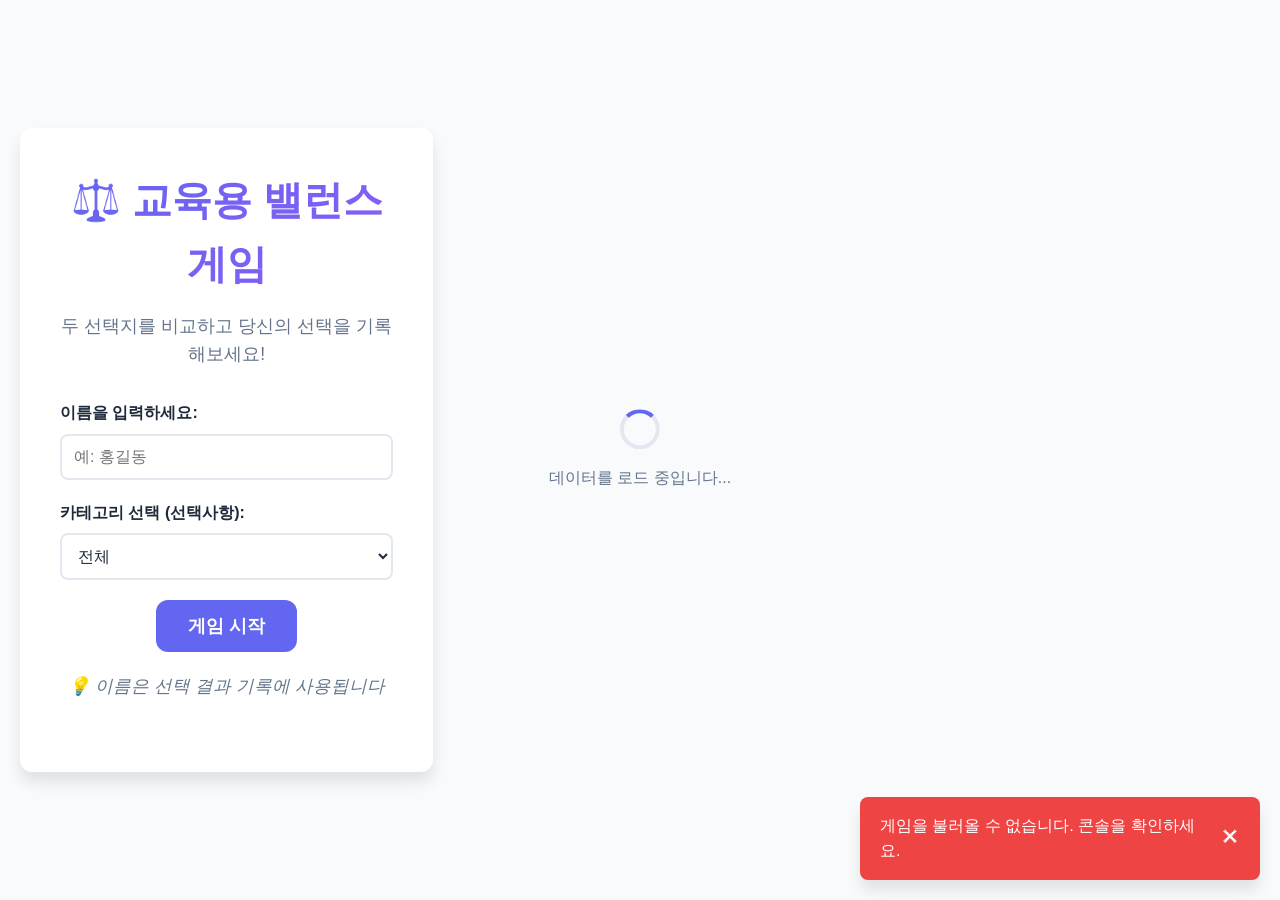
==== index.html @ ae57668c "Add files via upload" ====
<!DOCTYPE html>
<html lang="ko">
<head>
    <meta charset="UTF-8">
    <meta name="viewport" content="width=device-width, initial-scale=1.0">
    <title>교육용 밸런스 게임</title>
    <link rel="stylesheet" href="style.css">
</head>
<body>
    <div class="container">
        <!-- 게임 시작 화면 -->
        <div id="startScreen" class="screen active">
            <div class="welcome-box">
                <h1>⚖️ 교육용 밸런스 게임</h1>
                <p>두 선택지를 비교하고 당신의 선택을 기록해보세요!</p>
                
                <div class="input-group">
                    <label for="userName">이름을 입력하세요:</label>
                    <input 
                        type="text" 
                        id="userName" 
                        placeholder="예: 홍길동"
                        maxlength="20"
                    >
                </div>

                <div class="filter-group">
                    <label for="categoryFilter">카테고리 선택 (선택사항):</label>
                    <select id="categoryFilter">
                        <option value="">전체</option>
                    </select>
                </div>

                <button id="startBtn" class="btn btn-primary btn-large">게임 시작</button>
                <p class="hint">💡 이름은 선택 결과 기록에 사용됩니다</p>
            </div>
        </div>

        <!-- 게임 플레이 화면 -->
        <div id="gameScreen" class="screen">
            <div class="game-header">
                <div class="progress">
                    <div class="progress-bar" id="progressBar"></div>
                </div>
                <div class="stats">
                    <span>문제: <span id="questionCount">0</span>/<span id="totalCount">0</span></span>
                </div>
                <button id="quitBtn" class="btn btn-secondary btn-small">나가기</button>
            </div>

            <div class="game-content">
                <h2 id="questionText" class="question"></h2>

                <div class="choice-container">
                    <button id="choiceA" class="choice-btn choice-a">
                        <span class="choice-label">선택지 A</span>
                        <span class="choice-text" id="choiceAText"></span>
                    </button>

                    <div class="vs">VS</div>

                    <button id="choiceB" class="choice-btn choice-b">
                        <span class="choice-label">선택지 B</span>
                        <span class="choice-text" id="choiceBText"></span>
                    </button>
                </div>

                <div class="question-meta">
                    <span id="categoryTag" class="tag tag-category"></span>
                    <span id="difficultyTag" class="tag tag-difficulty"></span>
                </div>
            </div>
        </div>

        <!-- 결과 화면 -->
        <div id="resultScreen" class="screen">
            <div class="result-box">
                <h1>🎉 게임 완료!</h1>
                
                <div class="result-summary">
                    <p><strong id="playerName"></strong>님의 선택 통계</p>
                    
                    <div class="stat-grid">
                        <div class="stat-item">
                            <div class="stat-number" id="statA">0</div>
                            <div class="stat-label">선택지 A 선택</div>
                        </div>
                        <div class="stat-item">
                            <div class="stat-number" id="statB">0</div>
                            <div class="stat-label">선택지 B 선택</div>
                        </div>
                        <div class="stat-item">
                            <div class="stat-number" id="statTotal">0</div>
                            <div class="stat-label">총 문제 수</div>
                        </div>
                    </div>
                </div>

                <div id="categoryChart" class="chart-container">
                    <h3>카테고리별 분석</h3>
                    <div id="chartContent"></div>
                </div>

                <div class="button-group">
                    <button id="restartBtn" class="btn btn-primary">다시 시작</button>
                    <button id="downloadBtn" class="btn btn-secondary">결과 다운로드</button>
                </div>
            </div>
        </div>

        <!-- 로딩 표시 -->
        <div id="loadingSpinner" class="loading-spinner">
            <div class="spinner"></div>
            <p>데이터를 로드 중입니다...</p>
        </div>

        <!-- 에러 알림 -->
        <div id="errorMessage" class="error-message">
            <span id="errorText"></span>
            <button class="close-btn" onclick="closeError()">✕</button>
        </div>
    </div>

    <!-- 스크립트 로드 순서 중요 -->
    <script src="config/config.js"></script>
    <script src="utils/sheetsAPI.js"></script>
    <script src="script.js"></script>
</body>
</html>
---- style.css ----
/* ============================================
   Global Styles
   ============================================ */

:root {
    --primary-color: #6366F1;
    --secondary-color: #64748B;
    --success-color: #10B981;
    --danger-color: #EF4444;
    --warning-color: #F59E0B;
    --background: #F8FAFC;
    --surface: #FFFFFF;
    --border: #E2E8F0;
    --text-primary: #1E293B;
    --text-secondary: #64748B;
    --shadow-sm: 0 1px 2px rgba(0, 0, 0, 0.05);
    --shadow-md: 0 4px 6px rgba(0, 0, 0, 0.1);
    --shadow-lg: 0 10px 15px rgba(0, 0, 0, 0.1);
    --radius: 12px;
    --transition: all 0.3s ease;
}

@media (prefers-color-scheme: dark) {
    :root {
        --background: #0F172A;
        --surface: #1E293B;
        --border: #334155;
        --text-primary: #F1F5F9;
        --text-secondary: #94A3B8;
    }
}

* {
    margin: 0;
    padding: 0;
    box-sizing: border-box;
}

html, body {
    width: 100%;
    height: 100%;
    font-family: -apple-system, BlinkMacSystemFont, 'Segoe UI', 'Roboto', 'Oxygen', 'Ubuntu', 'Cantarell', sans-serif;
    background-color: var(--background);
    color: var(--text-primary);
    line-height: 1.6;
}

/* ============================================
   Container & Layout
   ============================================ */

.container {
    width: 100%;
    min-height: 100vh;
    display: flex;
    align-items: center;
    justify-content: center;
    padding: 20px;
}

.screen {
    width: 100%;
    max-width: 800px;
    opacity: 0;
    visibility: hidden;
    transform: translateY(20px);
    transition: var(--transition);
    pointer-events: none;
}

.screen.active {
    opacity: 1;
    visibility: visible;
    transform: translateY(0);
    pointer-events: auto;
}

/* ============================================
   Buttons
   ============================================ */

.btn {
    padding: 10px 20px;
    border: none;
    border-radius: var(--radius);
    font-size: 16px;
    font-weight: 600;
    cursor: pointer;
    transition: var(--transition);
    display: inline-flex;
    align-items: center;
    justify-content: center;
    gap: 8px;
    white-space: nowrap;
}

.btn:disabled {
    opacity: 0.5;
    cursor: not-allowed;
}

.btn-primary {
    background-color: var(--primary-color);
    color: white;
}

.btn-primary:hover:not(:disabled) {
    background-color: #4F46E5;
    box-shadow: var(--shadow-md);
    transform: translateY(-2px);
}

.btn-secondary {
    background-color: var(--secondary-color);
    color: white;
}

.btn-secondary:hover:not(:disabled) {
    background-color: #475569;
    box-shadow: var(--shadow-md);
}

.btn-large {
    padding: 14px 32px;
    font-size: 18px;
}

.btn-small {
    padding: 8px 16px;
    font-size: 14px;
}

/* ============================================
   Start Screen
   ============================================ */

.welcome-box {
    background: var(--surface);
    padding: 40px;
    border-radius: var(--radius);
    box-shadow: var(--shadow-lg);
    text-align: center;
}

.welcome-box h1 {
    font-size: 2.5em;
    margin-bottom: 16px;
    background: linear-gradient(135deg, var(--primary-color), #8B5CF6);
    -webkit-background-clip: text;
    -webkit-text-fill-color: transparent;
    background-clip: text;
}

.welcome-box p {
    font-size: 1.1em;
    color: var(--text-secondary);
    margin-bottom: 32px;
}

.input-group,
.filter-group {
    margin-bottom: 20px;
    text-align: left;
}

.input-group label,
.filter-group label {
    display: block;
    margin-bottom: 8px;
    font-weight: 600;
    color: var(--text-primary);
}

input[type="text"],
select {
    width: 100%;
    padding: 12px;
    border: 2px solid var(--border);
    border-radius: 8px;
    font-size: 16px;
    background-color: var(--surface);
    color: var(--text-primary);
    transition: var(--transition);
}

input[type="text"]:focus,
select:focus {
    outline: none;
    border-color: var(--primary-color);
    box-shadow: 0 0 0 3px rgba(99, 102, 241, 0.1);
}

.hint {
    margin-top: 20px;
    font-size: 0.95em;
    color: var(--text-secondary);
    font-style: italic;
}

/* ============================================
   Game Screen
   ============================================ */

.game-header {
    margin-bottom: 32px;
}

.progress {
    width: 100%;
    height: 8px;
    background-color: var(--border);
    border-radius: 4px;
    overflow: hidden;
    margin-bottom: 16px;
}

.progress-bar {
    height: 100%;
    background: linear-gradient(90deg, var(--primary-color), #8B5CF6);
    width: 0%;
    transition: width 0.5s ease;
}

.stats {
    display: flex;
    justify-content: space-between;
    align-items: center;
    font-size: 0.95em;
    color: var(--text-secondary);
}

.game-content {
    background: var(--surface);
    padding: 40px;
    border-radius: var(--radius);
    box-shadow: var(--shadow-lg);
    margin-bottom: 20px;
}

#questionText {
    font-size: 1.5em;
    margin-bottom: 40px;
    line-height: 1.4;
    color: var(--text-primary);
}

.choice-container {
    display: grid;
    grid-template-columns: 1fr auto 1fr;
    gap: 16px;
    align-items: center;
    margin-bottom: 32px;
}

.choice-btn {
    padding: 24px;
    background-color: var(--background);
    border: 3px solid var(--border);
    border-radius: var(--radius);
    cursor: pointer;
    transition: var(--transition);
    display: flex;
    flex-direction: column;
    gap: 12px;
    text-align: center;
    min-height: 140px;
    justify-content: center;
}

.choice-btn:hover:not(:disabled) {
    border-color: var(--primary-color);
    background-color: var(--surface);
    box-shadow: var(--shadow-md);
    transform: translateY(-4px);
}

.choice-btn.selected {
    background-color: var(--primary-color);
    border-color: var(--primary-color);
    color: white;
    box-shadow: var(--shadow-lg);
}

.choice-btn:disabled {
    opacity: 0.6;
    cursor: not-allowed;
}

.choice-label {
    font-size: 0.85em;
    font-weight: 700;
    opacity: 0.7;
    text-transform: uppercase;
    letter-spacing: 1px;
}

.choice-text {
    font-size: 1.1em;
    font-weight: 500;
    line-height: 1.3;
}

.vs {
    font-weight: 700;
    font-size: 1.2em;
    color: var(--text-secondary);
    padding: 8px;
}

.question-meta {
    display: flex;
    gap: 12px;
    justify-content: center;
    flex-wrap: wrap;
}

.tag {
    display: inline-block;
    padding: 6px 12px;
    border-radius: 20px;
    font-size: 0.85em;
    font-weight: 600;
}

.tag-category {
    background-color: rgba(99, 102, 241, 0.1);
    color: var(--primary-color);
}

.tag-difficulty {
    background-color: rgba(100, 116, 139, 0.1);
    color: var(--text-secondary);
}

.difficulty-쉬움 {
    background-color: rgba(16, 185, 129, 0.1);
    color: var(--success-color);
}

.difficulty-보통 {
    background-color: rgba(99, 102, 241, 0.1);
    color: var(--primary-color);
}

.difficulty-어려움 {
    background-color: rgba(239, 68, 68, 0.1);
    color: var(--danger-color);
}

/* ============================================
   Result Screen
   ============================================ */

.result-box {
    background: var(--surface);
    padding: 40px;
    border-radius: var(--radius);
    box-shadow: var(--shadow-lg);
}

.result-box h1 {
    font-size: 2.2em;
    margin-bottom: 32px;
    text-align: center;
}

.result-summary {
    margin-bottom: 40px;
    text-align: center;
}

.result-summary p {
    font-size: 1.3em;
    margin-bottom: 24px;
    color: var(--text-secondary);
}

.result-summary strong {
    color: var(--primary-color);
}

.stat-grid {
    display: grid;
    grid-template-columns: repeat(auto-fit, minmax(120px, 1fr));
    gap: 16px;
    margin-bottom: 24px;
}

.stat-item {
    background-color: var(--background);
    padding: 20px;
    border-radius: 8px;
    text-align: center;
}

.stat-number {
    font-size: 2em;
    font-weight: 700;
    color: var(--primary-color);
    margin-bottom: 8px;
}

.stat-label {
    font-size: 0.9em;
    color: var(--text-secondary);
}

.chart-container {
    margin: 40px 0;
    padding: 24px;
    background-color: var(--background);
    border-radius: var(--radius);
}

.chart-container h3 {
    margin-bottom: 20px;
    color: var(--text-primary);
}

.category-stat {
    margin-bottom: 24px;
}

.category-stat h4 {
    margin-bottom: 8px;
    font-size: 1em;
    color: var(--text-primary);
}

.stat-bar {
    display: flex;
    height: 32px;
    border-radius: 8px;
    overflow: hidden;
    margin-bottom: 8px;
    background-color: var(--border);
}

.bar-segment {
    display: flex;
    align-items: center;
    justify-content: center;
    color: white;
    font-weight: 600;
    font-size: 0.85em;
    position: relative;
    min-width: 40px;
}

.bar-a {
    background-color: var(--primary-color);
}

.bar-b {
    background-color: var(--success-color);
}

.stat-text {
    font-size: 0.9em;
    color: var(--text-secondary);
}

.button-group {
    display: flex;
    gap: 12px;
    justify-content: center;
    flex-wrap: wrap;
    margin-top: 32px;
}

/* ============================================
   Loading & Error States
   ============================================ */

.loading-spinner {
    position: fixed;
    top: 50%;
    left: 50%;
    transform: translate(-50%, -50%);
    text-align: center;
    z-index: 1000;
}

.loading-spinner.hidden {
    display: none;
}

.spinner {
    border: 4px solid var(--border);
    border-top-color: var(--primary-color);
    border-radius: 50%;
    width: 40px;
    height: 40px;
    animation: spin 0.8s linear infinite;
    margin: 0 auto 16px;
}

@keyframes spin {
    to { transform: rotate(360deg); }
}

.loading-spinner p {
    color: var(--text-secondary);
}

.error-message {
    position: fixed;
    bottom: 20px;
    right: 20px;
    background-color: var(--danger-color);
    color: white;
    padding: 16px 20px;
    border-radius: 8px;
    box-shadow: var(--shadow-lg);
    display: flex;
    gap: 12px;
    align-items: center;
    opacity: 0;
    visibility: hidden;
    transition: var(--transition);
    max-width: 400px;
    z-index: 1001;
}

.error-message.show {
    opacity: 1;
    visibility: visible;
}

.close-btn {
    background: none;
    border: none;
    color: white;
    cursor: pointer;
    font-size: 1.2em;
    padding: 0;
    display: flex;
    align-items: center;
}

/* ============================================
   Responsive Design
   ============================================ */

@media (max-width: 768px) {
    .container {
        padding: 16px;
    }

    .welcome-box {
        padding: 24px;
    }

    .welcome-box h1 {
        font-size: 2em;
    }

    #questionText {
        font-size: 1.2em;
    }

    .choice-container {
        grid-template-columns: 1fr;
        gap: 12px;
    }

    .vs {
        display: none;
    }

    .choice-btn {
        min-height: 100px;
    }

    .game-content {
        padding: 24px;
    }

    .result-box {
        padding: 24px;
    }

    .result-box h1 {
        font-size: 1.8em;
    }

    .button-group {
        flex-direction: column;
    }

    .btn {
        width: 100%;
    }

    .error-message {
        right: 10px;
        left: 10px;
        max-width: none;
        bottom: 10px;
    }
}

@media (max-width: 480px) {
    .welcome-box {
        padding: 20px;
    }

    .welcome-box h1 {
        font-size: 1.6em;
    }

    #questionText {
        font-size: 1.1em;
    }

    .stat-grid {
        grid-template-columns: 1fr;
    }

    .choice-btn {
        padding: 16px;
    }
}
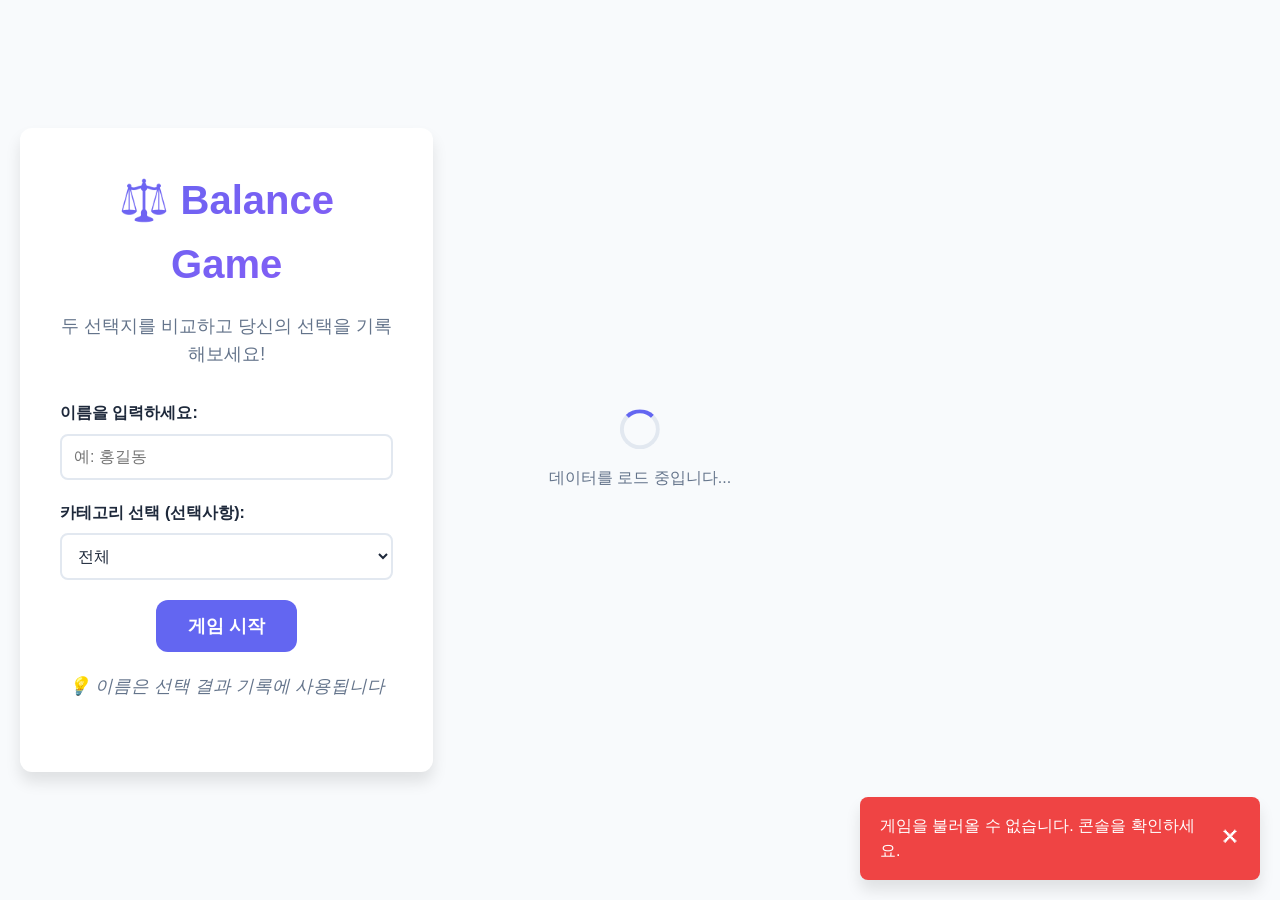
==== commit f848f29f: "Add files via upload" ====
--- a/index.html
+++ b/index.html
@@ -3,7 +3,7 @@
 <head>
     <meta charset="UTF-8">
     <meta name="viewport" content="width=device-width, initial-scale=1.0">
-    <title>교육용 밸런스 게임</title>
+    <title>Balance Game</title>
     <link rel="stylesheet" href="style.css">
 </head>
 <body>
@@ -11,7 +11,7 @@
         <!-- 게임 시작 화면 -->
         <div id="startScreen" class="screen active">
             <div class="welcome-box">
-                <h1>⚖️ 교육용 밸런스 게임</h1>
+                <h1>⚖️ Balance Game</h1>
                 <p>두 선택지를 비교하고 당신의 선택을 기록해보세요!</p>
                 
                 <div class="input-group">
@@ -67,7 +67,6 @@
 
                 <div class="question-meta">
                     <span id="categoryTag" class="tag tag-category"></span>
-                    <span id="difficultyTag" class="tag tag-difficulty"></span>
                 </div>
             </div>
         </div>
@@ -78,32 +77,12 @@
                 <h1>🎉 게임 완료!</h1>
                 
                 <div class="result-summary">
-                    <p><strong id="playerName"></strong>님의 선택 통계</p>
-                    
-                    <div class="stat-grid">
-                        <div class="stat-item">
-                            <div class="stat-number" id="statA">0</div>
-                            <div class="stat-label">선택지 A 선택</div>
-                        </div>
-                        <div class="stat-item">
-                            <div class="stat-number" id="statB">0</div>
-                            <div class="stat-label">선택지 B 선택</div>
-                        </div>
-                        <div class="stat-item">
-                            <div class="stat-number" id="statTotal">0</div>
-                            <div class="stat-label">총 문제 수</div>
-                        </div>
-                    </div>
-                </div>
-
-                <div id="categoryChart" class="chart-container">
-                    <h3>카테고리별 분석</h3>
-                    <div id="chartContent"></div>
+                    <p><strong id="playerName"></strong>님의 선택 결과</p>
+                    <div id="choicesDisplay" class="choices-display"></div>
                 </div>
 
                 <div class="button-group">
                     <button id="restartBtn" class="btn btn-primary">다시 시작</button>
-                    <button id="downloadBtn" class="btn btn-secondary">결과 다운로드</button>
                 </div>
             </div>
         </div>
--- a/style.css
+++ b/style.css
@@ -600,6 +600,51 @@
     }
 }
 
+/* ============================================
+   선택 결과 스타일
+   ============================================ */
+
+.choices-display {
+    display: flex;
+    flex-direction: column;
+    gap: 16px;
+    margin: 20px 0;
+    max-height: 400px;
+    overflow-y: auto;
+    padding: 16px;
+    background-color: var(--surface);
+    border: 1px solid var(--border);
+    border-radius: var(--radius);
+}
+
+.choice-result {
+    padding: 16px;
+    background-color: var(--background);
+    border-left: 4px solid var(--primary-color);
+    border-radius: 8px;
+}
+
+.choice-result .question-num {
+    font-size: 0.9em;
+    color: var(--text-secondary);
+    margin-bottom: 8px;
+    font-weight: 600;
+}
+
+.choice-result .question-text {
+    font-size: 1em;
+    font-weight: 500;
+    color: var(--text-primary);
+    margin-bottom: 12px;
+    line-height: 1.5;
+}
+
+.choice-result .answer-text {
+    font-size: 0.95em;
+    color: var(--success-color);
+    font-weight: 500;
+}
+
 @media (max-width: 480px) {
     .welcome-box {
         padding: 20px;
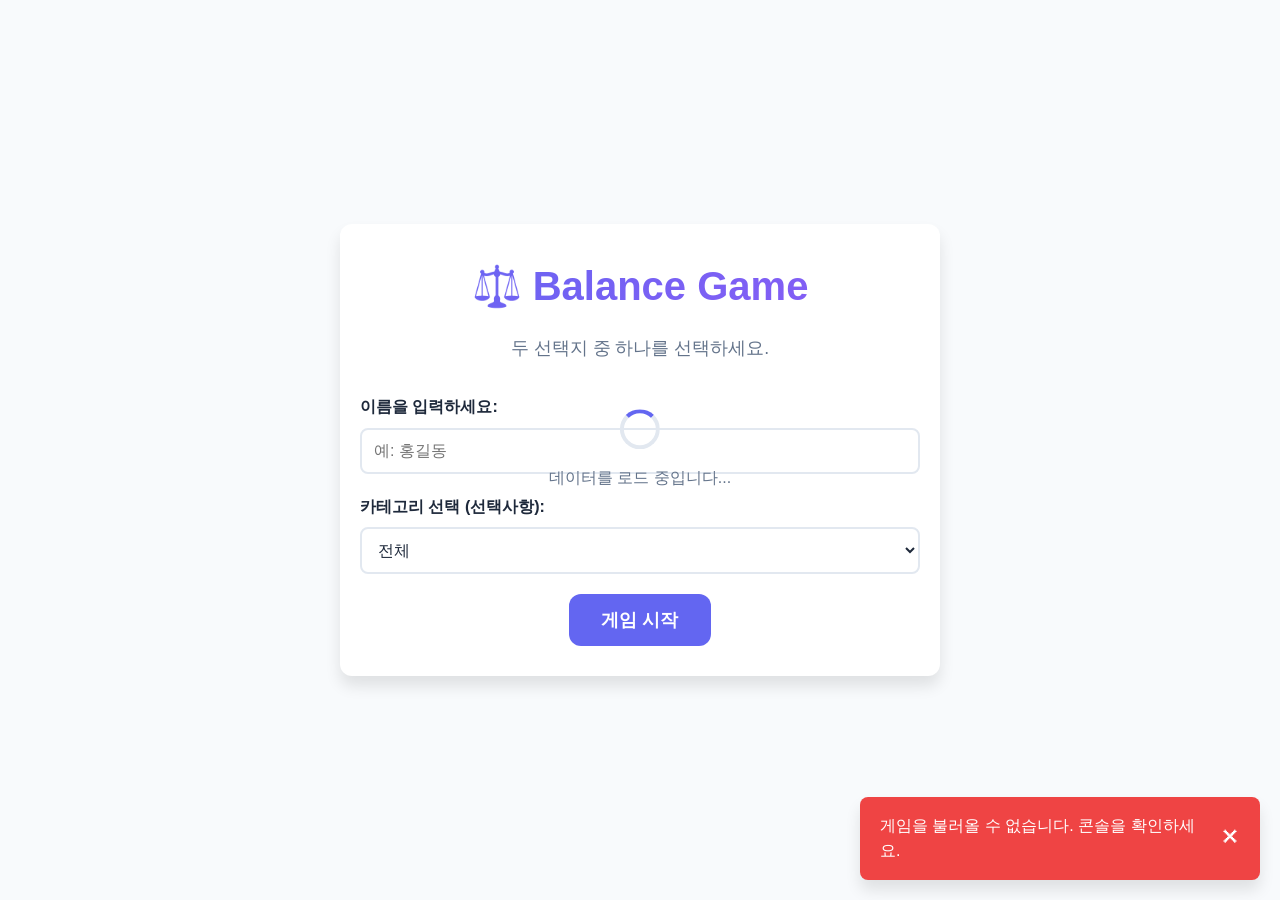
==== commit 60f64977: "Update index.html" ====
--- a/index.html
+++ b/index.html
@@ -12,7 +12,7 @@
         <div id="startScreen" class="screen active">
             <div class="welcome-box">
                 <h1>⚖️ Balance Game</h1>
-                <p>두 선택지를 비교하고 당신의 선택을 기록해보세요!</p>
+                <p>두 선택지 중 하나를 선택하세요.</p>
                 
                 <div class="input-group">
                     <label for="userName">이름을 입력하세요:</label>
@@ -32,7 +32,6 @@
                 </div>
 
                 <button id="startBtn" class="btn btn-primary btn-large">게임 시작</button>
-                <p class="hint">💡 이름은 선택 결과 기록에 사용됩니다</p>
             </div>
         </div>
 
--- a/style.css
+++ b/style.css
@@ -52,15 +52,15 @@
 .container {
     width: 100%;
     min-height: 100vh;
-    display: flex;
-    align-items: center;
-    justify-content: center;
-    padding: 20px;
+    display: grid;
+    place-items: center;
+    padding: 8px;
 }
 
 .screen {
+    grid-area: 1 / 1;
     width: 100%;
-    max-width: 800px;
+    max-width: 600px;
     opacity: 0;
     visibility: hidden;
     transform: translateY(20px);
@@ -136,10 +136,11 @@
 
 .welcome-box {
     background: var(--surface);
-    padding: 40px;
+    padding: 30px 20px;
     border-radius: var(--radius);
     box-shadow: var(--shadow-lg);
     text-align: center;
+    width: 100%;
 }
 
 .welcome-box h1 {
@@ -231,7 +232,7 @@
 
 .game-content {
     background: var(--surface);
-    padding: 40px;
+    padding: 30px 20px;
     border-radius: var(--radius);
     box-shadow: var(--shadow-lg);
     margin-bottom: 20px;
@@ -353,9 +354,10 @@
 
 .result-box {
     background: var(--surface);
-    padding: 40px;
+    padding: 30px 20px;
     border-radius: var(--radius);
     box-shadow: var(--shadow-lg);
+    width: 100%;
 }
 
 .result-box h1 {
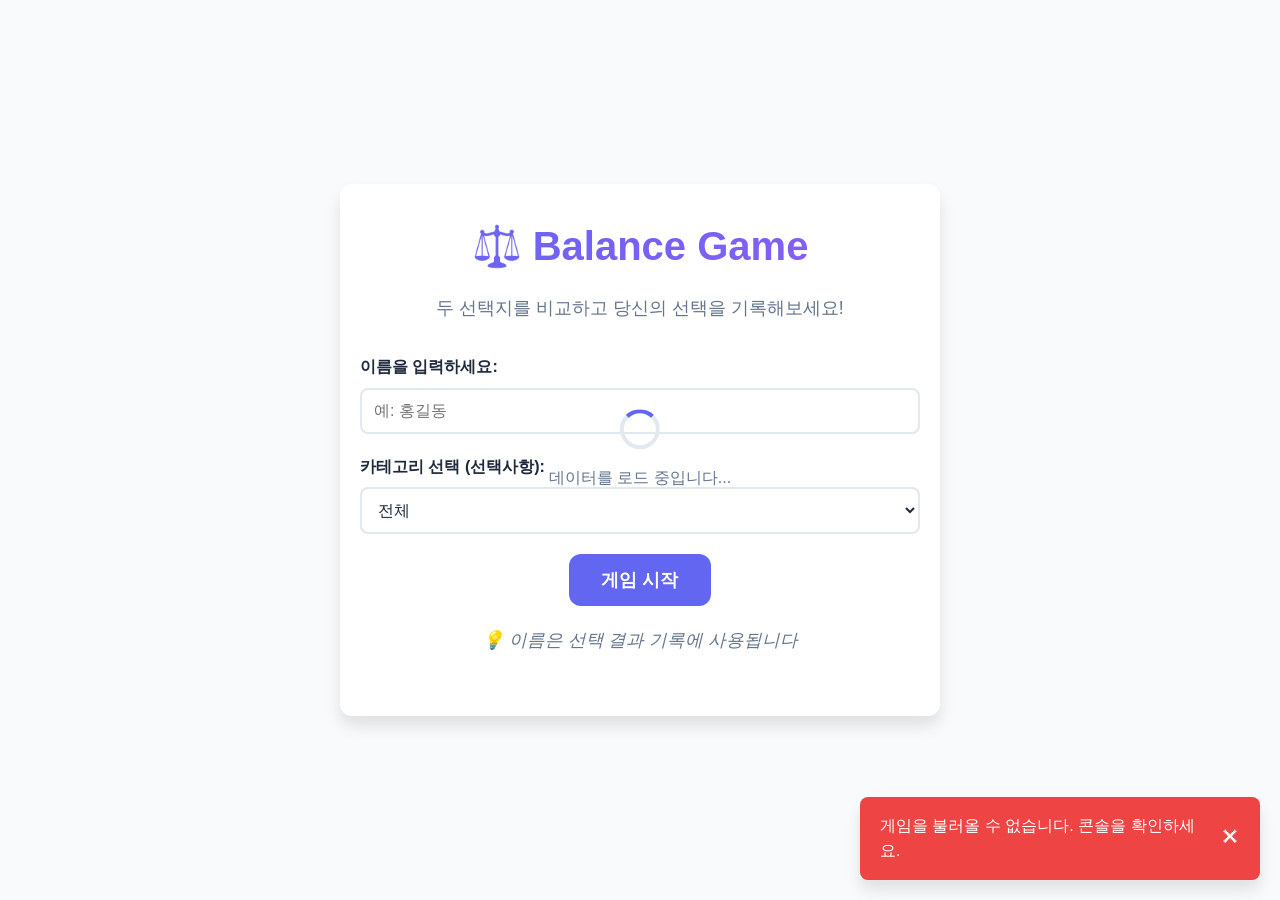
==== commit d888f005: "Add files via upload" ====
--- a/index.html
+++ b/index.html
@@ -12,7 +12,7 @@
         <div id="startScreen" class="screen active">
             <div class="welcome-box">
                 <h1>⚖️ Balance Game</h1>
-                <p>두 선택지 중 하나를 선택하세요.</p>
+                <p>두 선택지를 비교하고 당신의 선택을 기록해보세요!</p>
                 
                 <div class="input-group">
                     <label for="userName">이름을 입력하세요:</label>
@@ -32,6 +32,7 @@
                 </div>
 
                 <button id="startBtn" class="btn btn-primary btn-large">게임 시작</button>
+                <p class="hint">💡 이름은 선택 결과 기록에 사용됩니다</p>
             </div>
         </div>
 
@@ -52,14 +53,12 @@
 
                 <div class="choice-container">
                     <button id="choiceA" class="choice-btn choice-a">
-                        <span class="choice-label">선택지 A</span>
                         <span class="choice-text" id="choiceAText"></span>
                     </button>
 
                     <div class="vs">VS</div>
 
                     <button id="choiceB" class="choice-btn choice-b">
-                        <span class="choice-label">선택지 B</span>
                         <span class="choice-text" id="choiceBText"></span>
                     </button>
                 </div>
--- a/style.css
+++ b/style.css
@@ -287,6 +287,41 @@
     cursor: not-allowed;
 }
 
+/* 좌: 파스텔 파랑 / 우: 파스텔 빨강 */
+.choice-a {
+    background-color: #EAF2FF;
+    border-color: #BBD5FB;
+    color: #1E293B;
+}
+
+.choice-b {
+    background-color: #FDEBEB;
+    border-color: #F8C4C4;
+    color: #1E293B;
+}
+
+.choice-a:hover:not(:disabled) {
+    background-color: #DCE9FF;
+    border-color: #7FB0F7;
+}
+
+.choice-b:hover:not(:disabled) {
+    background-color: #FBDADA;
+    border-color: #F29B9B;
+}
+
+.choice-a.selected {
+    background-color: #3B82F6;
+    border-color: #3B82F6;
+    color: #FFFFFF;
+}
+
+.choice-b.selected {
+    background-color: #EF4444;
+    border-color: #EF4444;
+    color: #FFFFFF;
+}
+
 .choice-label {
     font-size: 0.85em;
     font-weight: 700;
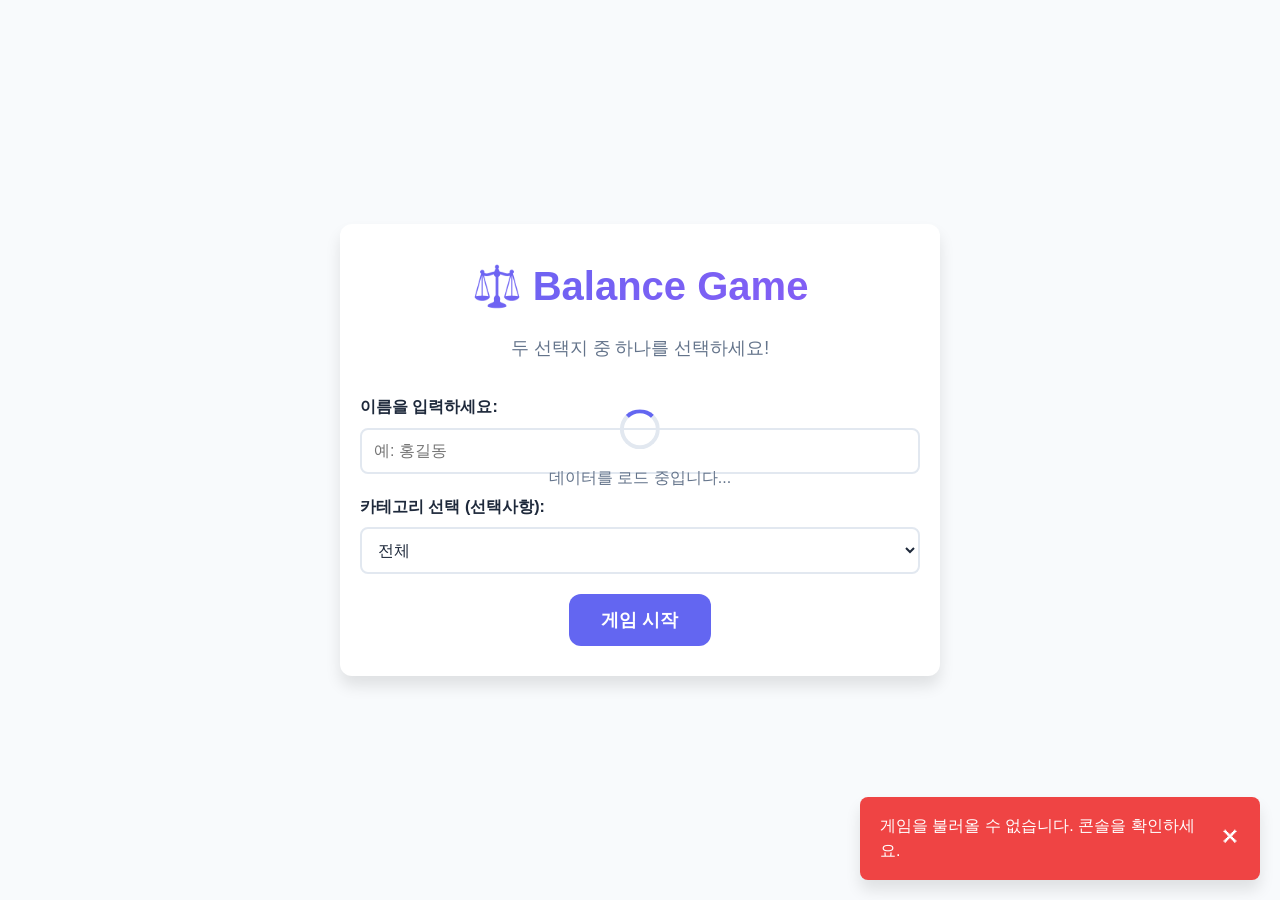
==== commit 8f97fb5f: "Update index.html" ====
--- a/index.html
+++ b/index.html
@@ -12,7 +12,7 @@
         <div id="startScreen" class="screen active">
             <div class="welcome-box">
                 <h1>⚖️ Balance Game</h1>
-                <p>두 선택지를 비교하고 당신의 선택을 기록해보세요!</p>
+                <p>두 선택지 중 하나를 선택하세요!</p>
                 
                 <div class="input-group">
                     <label for="userName">이름을 입력하세요:</label>
@@ -32,7 +32,6 @@
                 </div>
 
                 <button id="startBtn" class="btn btn-primary btn-large">게임 시작</button>
-                <p class="hint">💡 이름은 선택 결과 기록에 사용됩니다</p>
             </div>
         </div>
 
